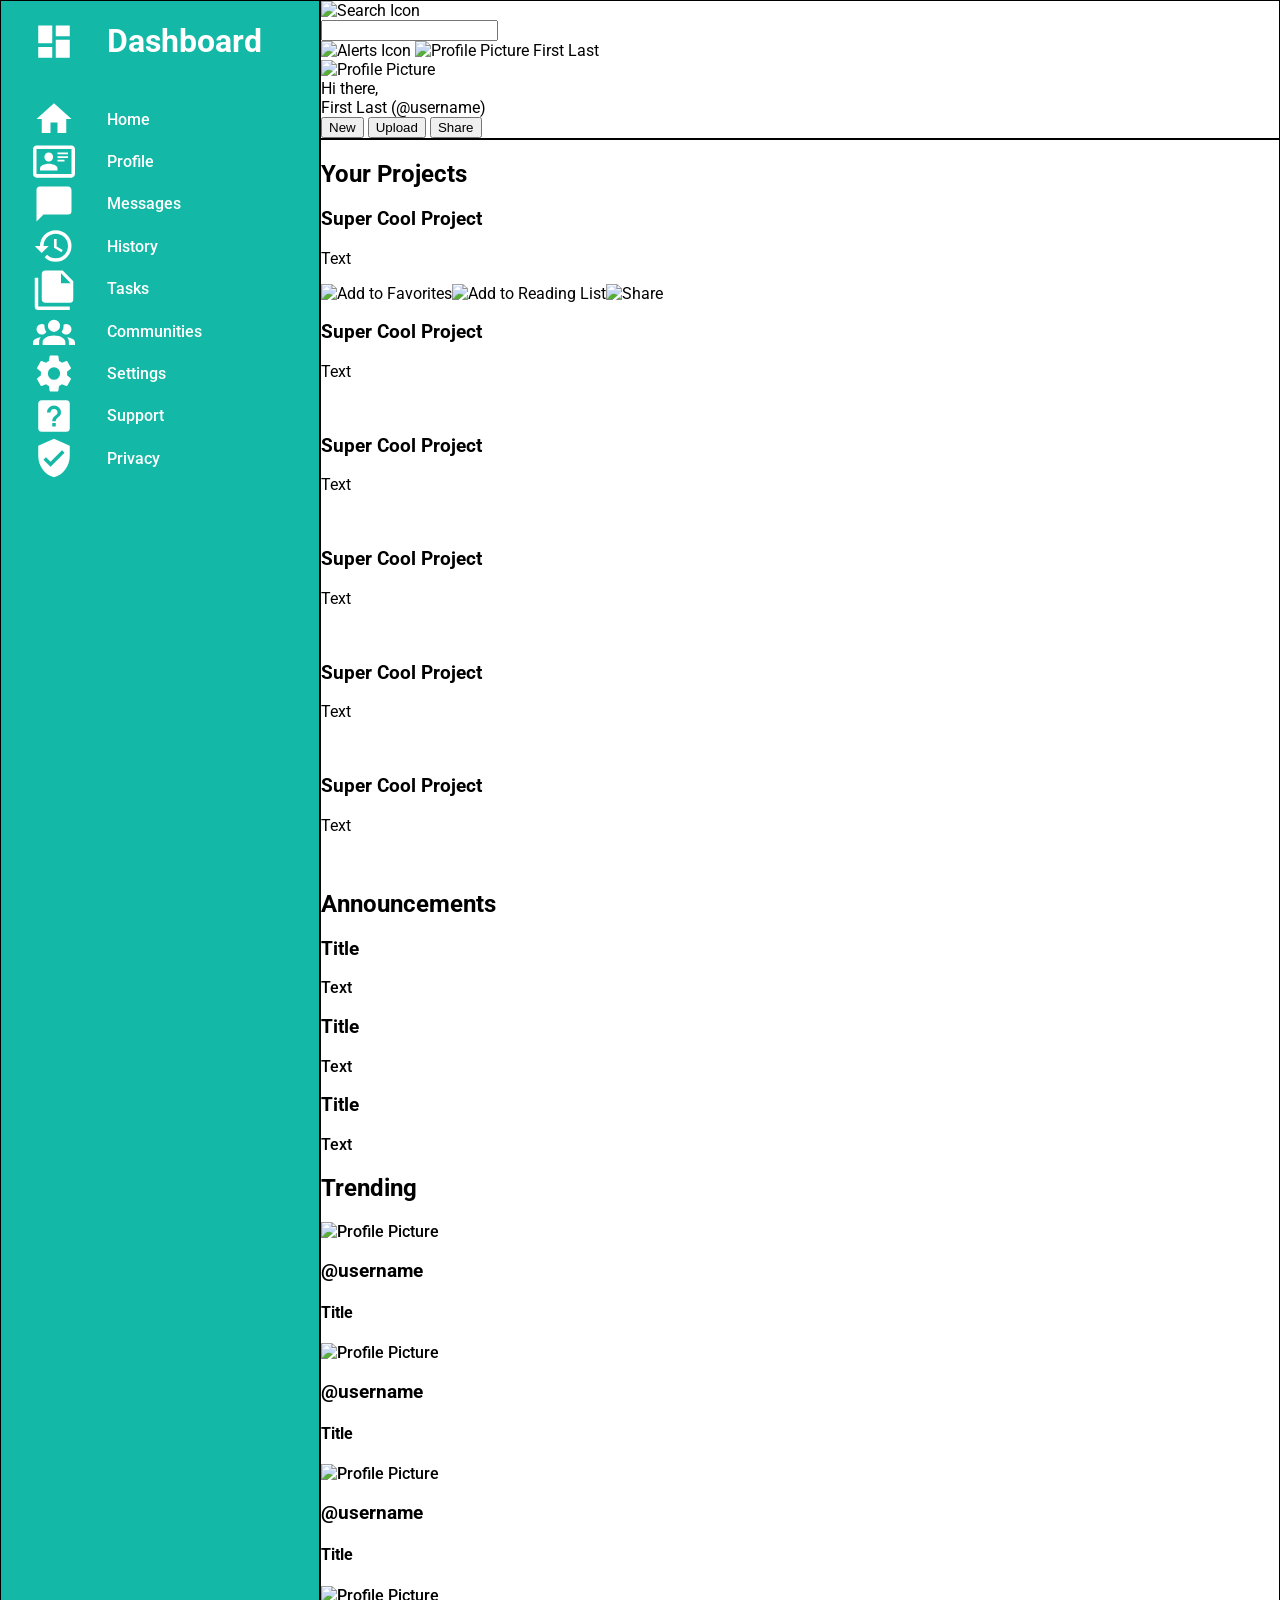
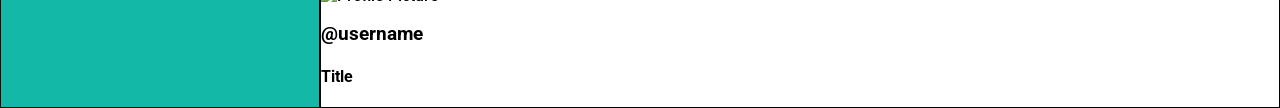
==== index.html @ 52ac4255 "Add remaining HTML elements" ====
<!DOCTYPE html>
<html lang="en">
<head>
  <meta charset="UTF-8">
  <meta http-equiv="X-UA-Compatible" content="IE=edge">
  <meta name="viewport" content="width=device-width, initial-scale=1.0">
  <title>Admin Dashboard</title>
  <link rel="stylesheet" href="styles.css">
</head>
<body>
  <div id="grid-container">
    <div id="sidebar">
      <div>
        <img src="./assets/view-dashboard.svg" alt="Dashboard Icon">
        <h1>Dashboard</h1>
      </div>
      
      <ul id="menu-items">
        <div>
          <img src="./assets/home.svg" alt="Home Icon">
          <li>Home</li>
        </div>

        <div>
          <img src="./assets/card-account-details-outline.svg" alt="Profile Icon">
          <li>Profile</li>
        </div>

        <div>
          <img src="./assets/message.svg" alt="Messages Icon">
          <li>Messages</li>
        </div>

        <div>
          <img src="./assets/history.svg" alt="History Icon">
          <li>History</li>
        </div>

        <div>
          <img src="./assets/note-multiple.svg" alt="Tasks Icon">
          <li>Tasks</li>
        </div>

        <div>
          <img src="./assets/account-group.svg" alt="Communities Icon">
          <li>Communities</li>
        </div>

        <div>
          <img src="./assets/cog.svg" alt="Settings Icon">
          <li>Settings</li>
        </div>

        <div>
          <img src="./assets/help-box.svg" alt="Support Icon">
          <li>Support</li>
        </div>

        <div>
          <img src="./assets/shield-check.svg" alt="Privacy Icon">
          <li>Privacy</li>
        </div>
      </ul>
    </div>

    <div id="header">
      <div id="top-bar">
        <img src="" alt="Search Icon">
        <form action="" method="get">
          <input type="text">
        </form>
        <img src="" alt="Alerts Icon">
        <img src="" alt="Profile Picture">
        <span>First Last</span>
      </div>

      <div id="lower-bar">
        <img src="" alt="Profile Picture">
        <div>Hi there,</div>
        <div>First Last (@username)</div>
        <div id="post-buttons">
          <button type="button">New</button>
          <button type="button">Upload</button>
          <button type="button">Share</button>
        </div>
      </div>
    </div>

    <div id="main-content">
      <div id="projects">
        <h2>Your Projects</h2>
        <div id="project-container">
          <div class="project">
            <h3>Super Cool Project</h3>
            <p>Text</p>
            <img src="" alt="Add to Favorites"><img src="" alt="Add to Reading List"><img src="" alt="Share"></div>
          <div class="project">
            <h3>Super Cool Project</h3>
            <p>Text</p>
            <img src="" alt=""><img src="" alt=""><img src="" alt=""></div>
          <div class="project">
            <h3>Super Cool Project</h3>
            <p>Text</p>
            <img src="" alt=""><img src="" alt=""><img src="" alt=""></div>
          <div class="project">
            <h3>Super Cool Project</h3>
            <p>Text</p>
            <img src="" alt=""><img src="" alt=""><img src="" alt=""></div>
          <div class="project">
            <h3>Super Cool Project</h3>
            <p>Text</p>
            <img src="" alt=""><img src="" alt=""><img src="" alt=""></div>
          <div class="project">
            <h3>Super Cool Project</h3>
            <p>Text</p>
            <img src="" alt=""><img src="" alt=""><img src="" alt=""></div>
        </div>
      </div>

      <div id="announcements">
        <h2>Announcements</h2>
        <ul>
          <li>
            <h3>Title</h3>
            <p>Text</p>
          </li>
          <li>
            <h3>Title</h3>
            <p>Text</p>
          </li>
          <li>
            <h3>Title</h3>
            <p>Text</p>
          </li>
        </ul>
      </div>

      <div id="trending">
        <h2>Trending</h2>
        <ul>
          <li>
            <img src="" alt="Profile Picture">
            <h3>@username</h3>
            <h4>Title</h4>
          </li>
          <li>
            <img src="" alt="Profile Picture">
            <h3>@username</h3>
            <h4>Title</h4>
          </li>
          <li>
            <img src="" alt="Profile Picture">
            <h3>@username</h3>
            <h4>Title</h4>
          </li>
          <li>
            <img src="" alt="Profile Picture">
            <h3>@username</h3>
            <h4>Title</h4>
          </li>
        </ul>
      </div>
    </div>

  </div>
  
</body>
</html>
---- styles.css ----
@import url('https://fonts.googleapis.com/css2?family=Roboto:wght@300;400;500;700&display=swap');

* {
    box-sizing: border-box;
}

html, body {
    height: 100%;
    font-family: Roboto, Arial, Helvetica, sans-serif;
    margin: 0;
}

ul {
    padding: 0;
}

li {
    list-style-type: none;
    font-weight: 500;
}

#grid-container {
    display: grid;
    grid-template-columns: 1fr 3fr;
    grid-template-rows: 1fr 5fr;
    height: 100%;
}

#grid-container > * {
    border: 1px solid black;
}

#sidebar {
    grid-row: 1 / -1;
    background-color: #14b8a6;
    color: white;
}

#sidebar div {
    align-items: center;
    display: grid;
    grid-template-columns: 1fr 2fr;
}

#sidebar img {
    width: 40%;
    justify-self: center;
}
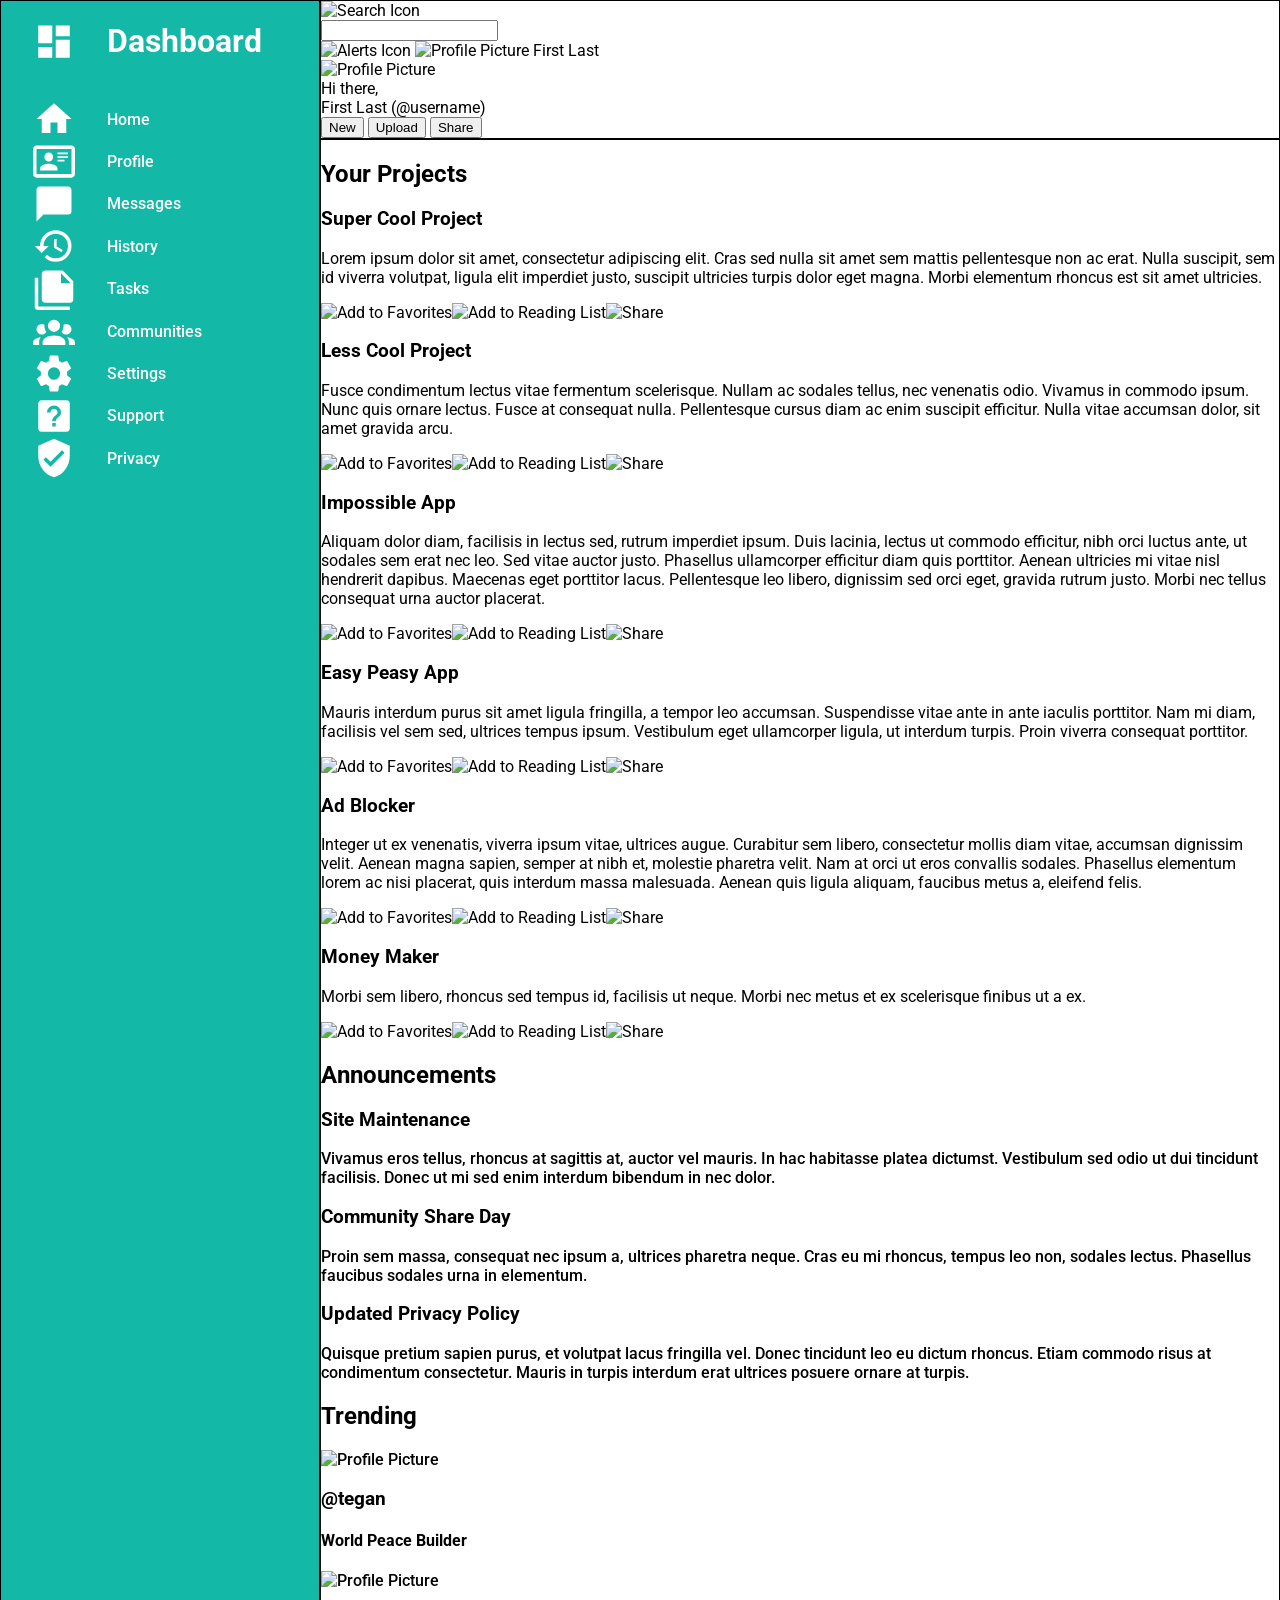
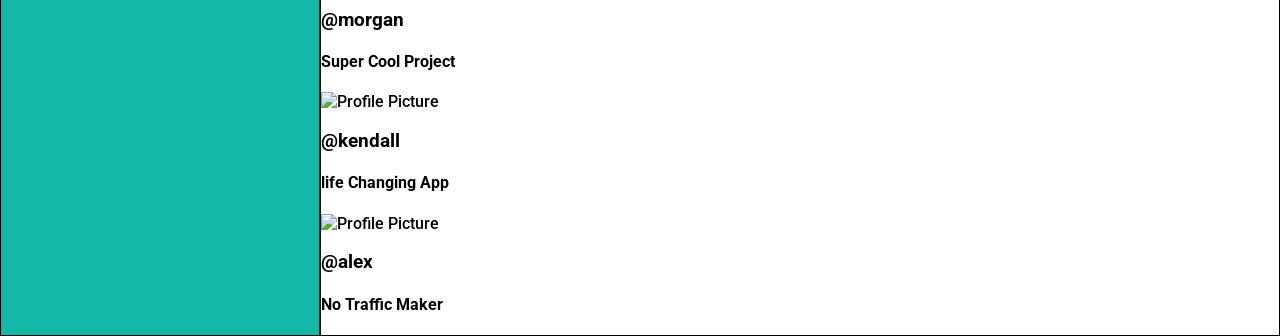
==== commit beabcae9: "Fill in HTML placeholder content" ====
--- a/index.html
+++ b/index.html
@@ -92,28 +92,28 @@
         <div id="project-container">
           <div class="project">
             <h3>Super Cool Project</h3>
-            <p>Text</p>
+            <p>Lorem ipsum dolor sit amet, consectetur adipiscing elit. Cras sed nulla sit amet sem mattis pellentesque non ac erat. Nulla suscipit, sem id viverra volutpat, ligula elit imperdiet justo, suscipit ultricies turpis dolor eget magna. Morbi elementum rhoncus est sit amet ultricies.</p>
             <img src="" alt="Add to Favorites"><img src="" alt="Add to Reading List"><img src="" alt="Share"></div>
           <div class="project">
-            <h3>Super Cool Project</h3>
-            <p>Text</p>
-            <img src="" alt=""><img src="" alt=""><img src="" alt=""></div>
+            <h3>Less Cool Project</h3>
+            <p>Fusce condimentum lectus vitae fermentum scelerisque. Nullam ac sodales tellus, nec venenatis odio. Vivamus in commodo ipsum. Nunc quis ornare lectus. Fusce at consequat nulla. Pellentesque cursus diam ac enim suscipit efficitur. Nulla vitae accumsan dolor, sit amet gravida arcu.</p>
+            <img src="" alt="Add to Favorites"><img src="" alt="Add to Reading List"><img src="" alt="Share"></div>
           <div class="project">
-            <h3>Super Cool Project</h3>
-            <p>Text</p>
-            <img src="" alt=""><img src="" alt=""><img src="" alt=""></div>
+            <h3>Impossible App</h3>
+            <p>Aliquam dolor diam, facilisis in lectus sed, rutrum imperdiet ipsum. Duis lacinia, lectus ut commodo efficitur, nibh orci luctus ante, ut sodales sem erat nec leo. Sed vitae auctor justo. Phasellus ullamcorper efficitur diam quis porttitor. Aenean ultricies mi vitae nisl hendrerit dapibus. Maecenas eget porttitor lacus. Pellentesque leo libero, dignissim sed orci eget, gravida rutrum justo. Morbi nec tellus consequat urna auctor placerat.</p>
+            <img src="" alt="Add to Favorites"><img src="" alt="Add to Reading List"><img src="" alt="Share"></div>
           <div class="project">
-            <h3>Super Cool Project</h3>
-            <p>Text</p>
-            <img src="" alt=""><img src="" alt=""><img src="" alt=""></div>
+            <h3>Easy Peasy App</h3>
+            <p>Mauris interdum purus sit amet ligula fringilla, a tempor leo accumsan. Suspendisse vitae ante in ante iaculis porttitor. Nam mi diam, facilisis vel sem sed, ultrices tempus ipsum. Vestibulum eget ullamcorper ligula, ut interdum turpis. Proin viverra consequat porttitor.</p>
+            <img src="" alt="Add to Favorites"><img src="" alt="Add to Reading List"><img src="" alt="Share"></div>
           <div class="project">
-            <h3>Super Cool Project</h3>
-            <p>Text</p>
-            <img src="" alt=""><img src="" alt=""><img src="" alt=""></div>
+            <h3>Ad Blocker</h3>
+            <p>Integer ut ex venenatis, viverra ipsum vitae, ultrices augue. Curabitur sem libero, consectetur mollis diam vitae, accumsan dignissim velit. Aenean magna sapien, semper at nibh et, molestie pharetra velit. Nam at orci ut eros convallis sodales. Phasellus elementum lorem ac nisi placerat, quis interdum massa malesuada. Aenean quis ligula aliquam, faucibus metus a, eleifend felis.</p>
+            <img src="" alt="Add to Favorites"><img src="" alt="Add to Reading List"><img src="" alt="Share"></div>
           <div class="project">
-            <h3>Super Cool Project</h3>
-            <p>Text</p>
-            <img src="" alt=""><img src="" alt=""><img src="" alt=""></div>
+            <h3>Money Maker</h3>
+            <p>Morbi sem libero, rhoncus sed tempus id, facilisis ut neque. Morbi nec metus et ex scelerisque finibus ut a ex.</p>
+            <img src="" alt="Add to Favorites"><img src="" alt="Add to Reading List"><img src="" alt="Share"></div>
         </div>
       </div>
 
@@ -121,16 +121,16 @@
         <h2>Announcements</h2>
         <ul>
           <li>
-            <h3>Title</h3>
-            <p>Text</p>
+            <h3>Site Maintenance</h3>
+            <p>Vivamus eros tellus, rhoncus at sagittis at, auctor vel mauris. In hac habitasse platea dictumst. Vestibulum sed odio ut dui tincidunt facilisis. Donec ut mi sed enim interdum bibendum in nec dolor.</p>
           </li>
           <li>
-            <h3>Title</h3>
-            <p>Text</p>
+            <h3>Community Share Day</h3>
+            <p>Proin sem massa, consequat nec ipsum a, ultrices pharetra neque. Cras eu mi rhoncus, tempus leo non, sodales lectus. Phasellus faucibus sodales urna in elementum.</p>
           </li>
           <li>
-            <h3>Title</h3>
-            <p>Text</p>
+            <h3>Updated Privacy Policy</h3>
+            <p>Quisque pretium sapien purus, et volutpat lacus fringilla vel. Donec tincidunt leo eu dictum rhoncus. Etiam commodo risus at condimentum consectetur. Mauris in turpis interdum erat ultrices posuere ornare at turpis.</p>
           </li>
         </ul>
       </div>
@@ -140,23 +140,23 @@
         <ul>
           <li>
             <img src="" alt="Profile Picture">
-            <h3>@username</h3>
-            <h4>Title</h4>
+            <h3>@tegan</h3>
+            <h4>World Peace Builder</h4>
           </li>
           <li>
             <img src="" alt="Profile Picture">
-            <h3>@username</h3>
-            <h4>Title</h4>
+            <h3>@morgan</h3>
+            <h4>Super Cool Project</h4>
           </li>
           <li>
             <img src="" alt="Profile Picture">
-            <h3>@username</h3>
-            <h4>Title</h4>
+            <h3>@kendall</h3>
+            <h4>life Changing App</h4>
           </li>
           <li>
             <img src="" alt="Profile Picture">
-            <h3>@username</h3>
-            <h4>Title</h4>
+            <h3>@alex</h3>
+            <h4>No Traffic Maker</h4>
           </li>
         </ul>
       </div>
--- a/styles.css
+++ b/styles.css
@@ -2,6 +2,10 @@
 
 * {
     box-sizing: border-box;
+}
+
+:root {
+    --accent-color: #14b8a6;
 }
 
 html, body {
@@ -32,7 +36,7 @@
 
 #sidebar {
     grid-row: 1 / -1;
-    background-color: #14b8a6;
+    background-color: var(--accent-color);
     color: white;
 }
 
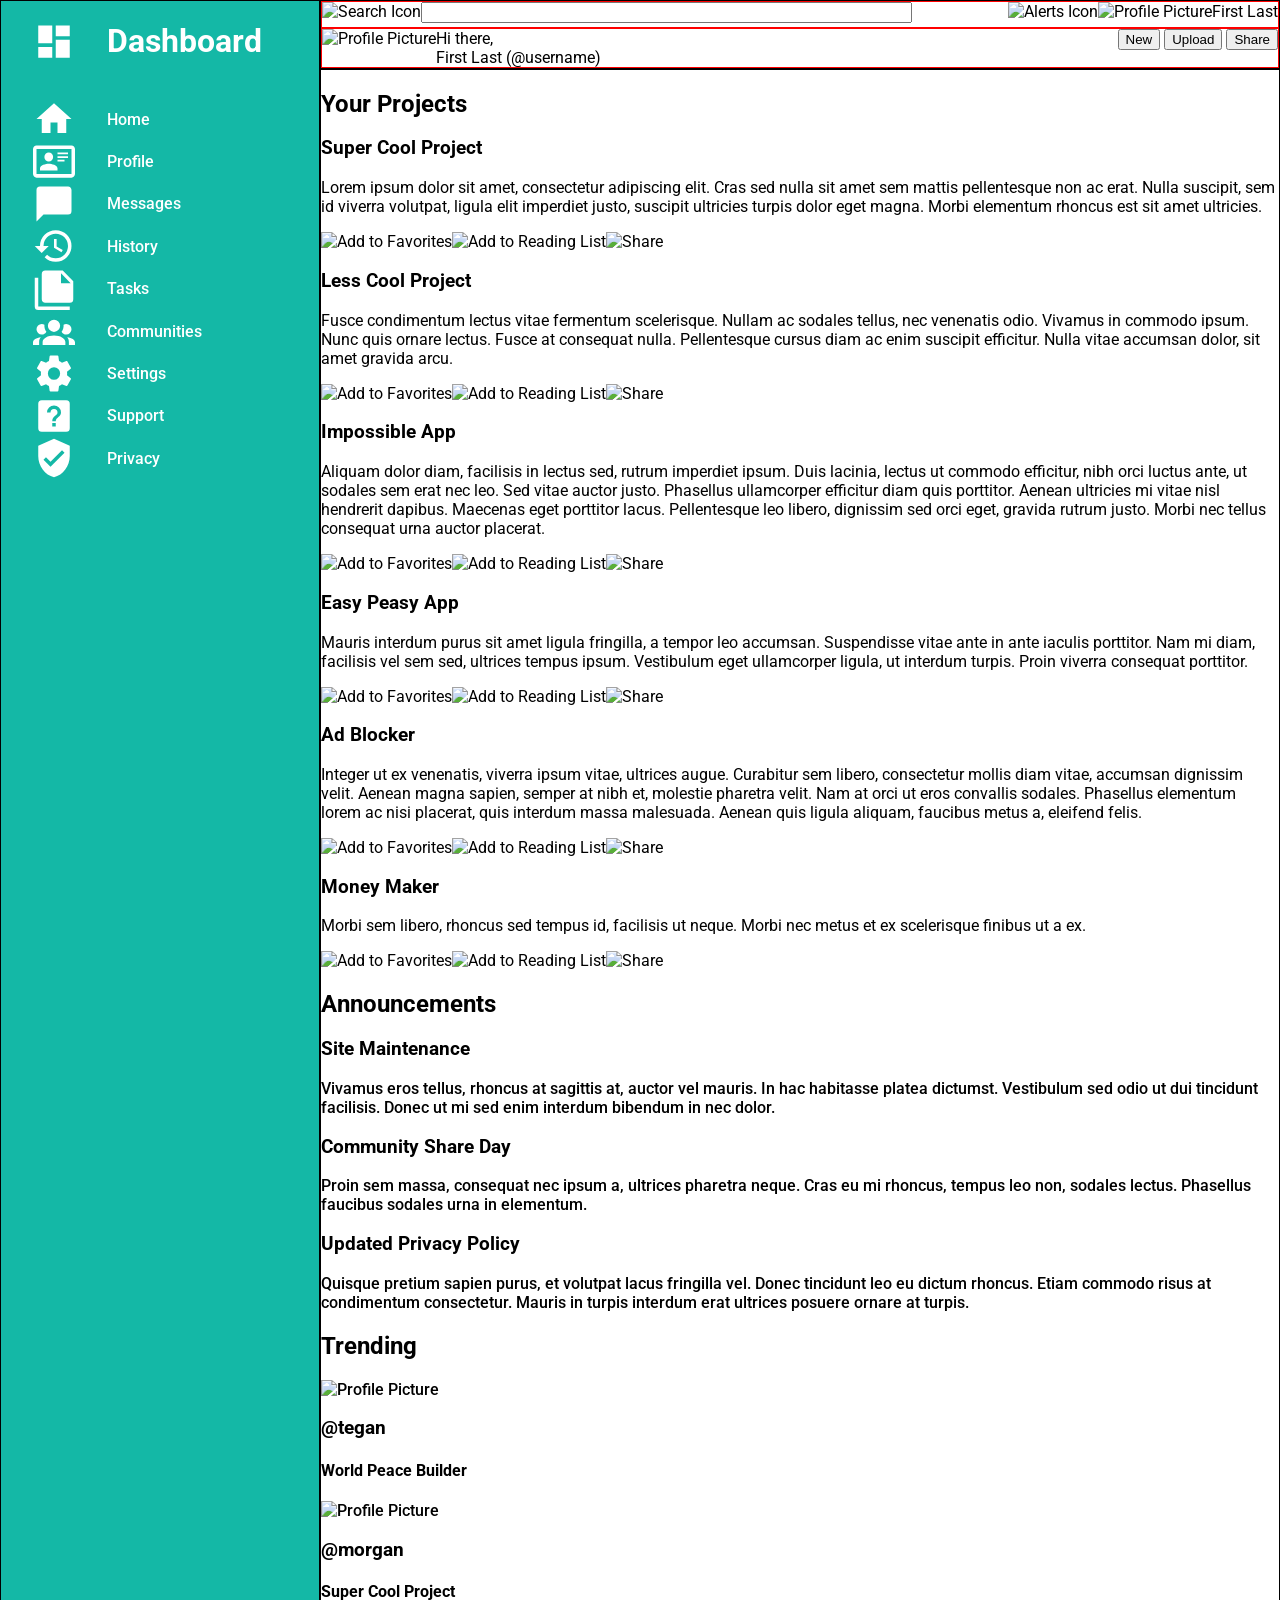
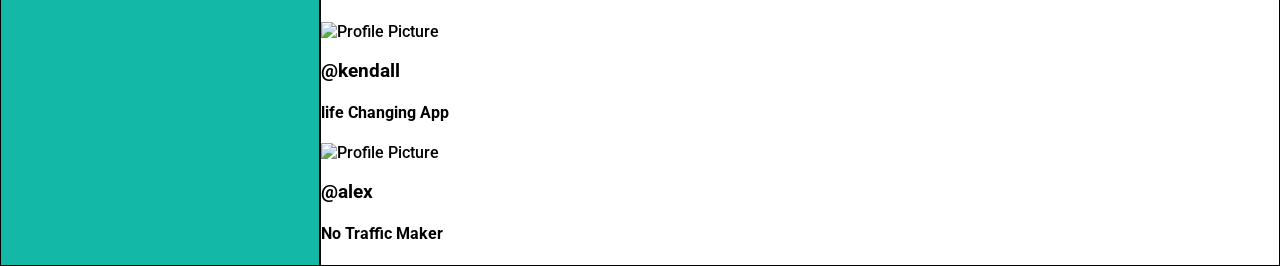
==== commit 83f7ea30: "Add basic layout styling for header" ====
--- a/index.html
+++ b/index.html
@@ -76,8 +76,10 @@
 
       <div id="lower-bar">
         <img src="" alt="Profile Picture">
-        <div>Hi there,</div>
-        <div>First Last (@username)</div>
+        <div id="greeting">
+          <div>Hi there,</div>
+          <div>First Last (@username)</div>
+        </div>
         <div id="post-buttons">
           <button type="button">New</button>
           <button type="button">Upload</button>
--- a/styles.css
+++ b/styles.css
@@ -49,4 +49,32 @@
 #sidebar img {
     width: 40%;
     justify-self: center;
+}
+
+#header {
+    display: grid;
+    grid-template-rows: 1fr 1.5fr;
+}
+
+#header > div {
+    border: 1px solid red;
+    display: flex;
+}
+
+form {
+    flex: 1;
+    margin-right: 10%;
+}
+
+input {
+    width: 100%;
+}
+
+#greeting {
+    display: grid;
+    grid-template-rows: 1fr 1fr;
+}
+
+#post-buttons  {
+    margin-left: auto;
 }
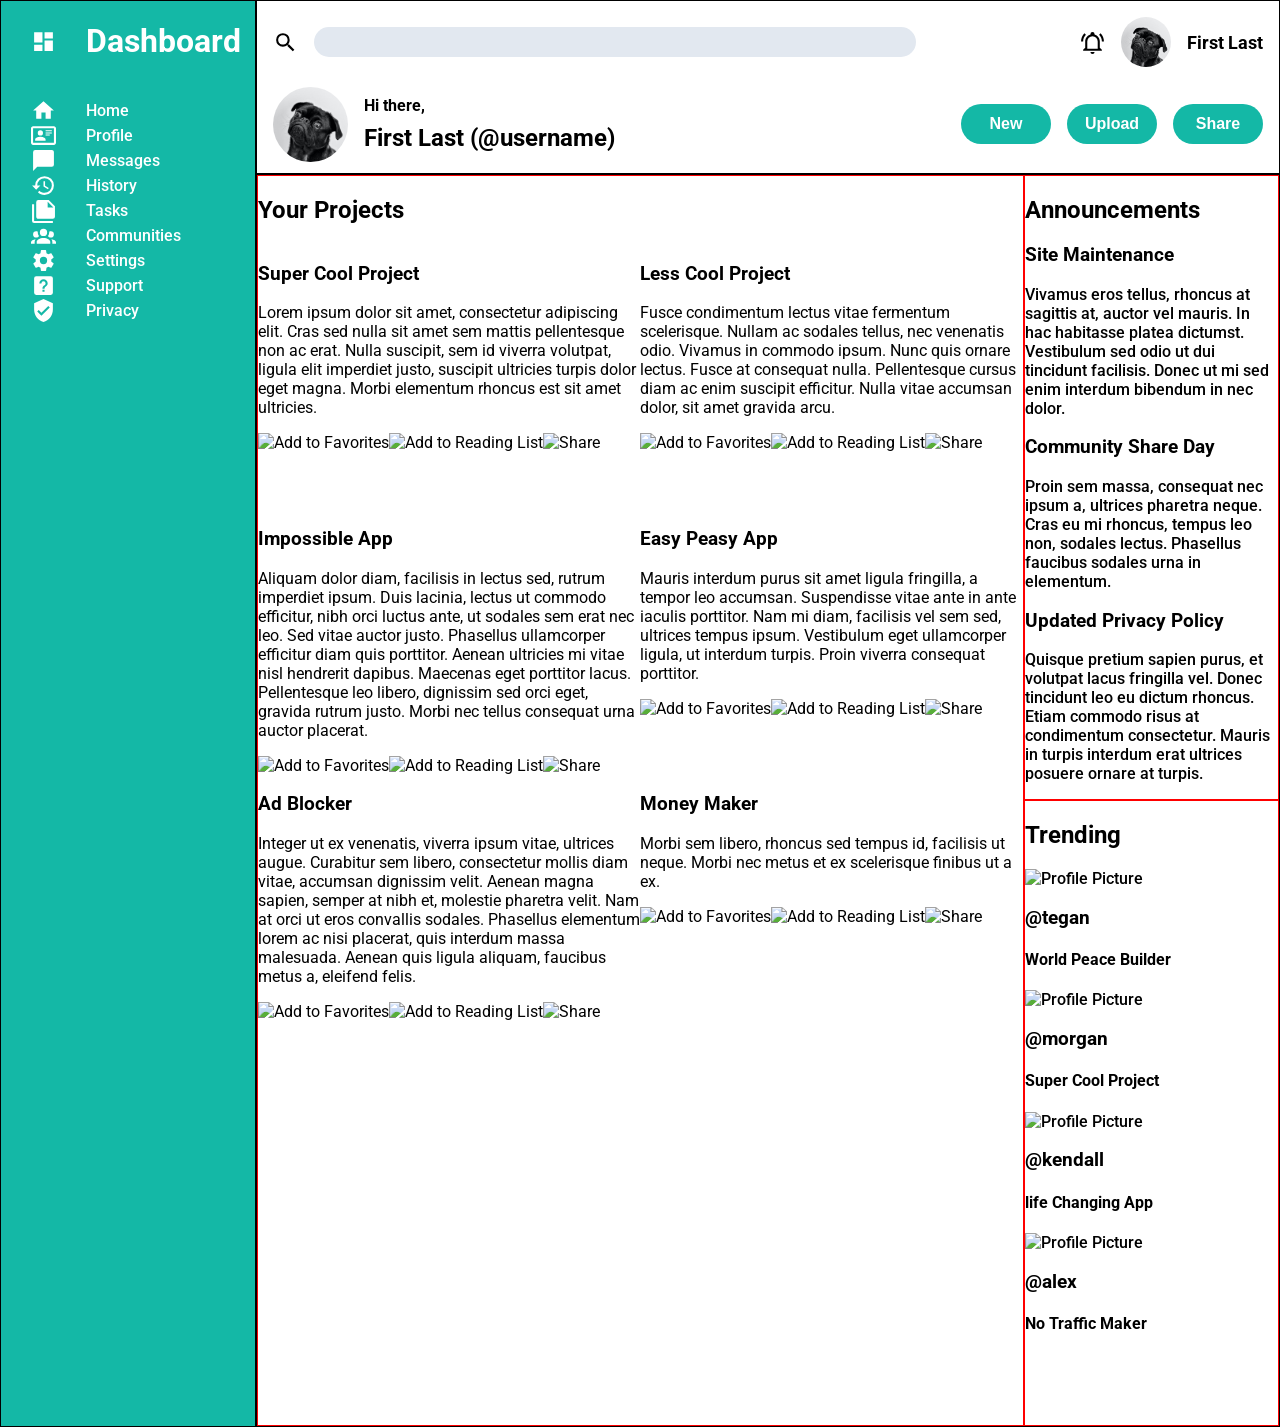
==== commit a6738b91: "Add styling for header" ====
--- a/index.html
+++ b/index.html
@@ -11,53 +11,53 @@
   <div id="grid-container">
     <div id="sidebar">
       <div>
-        <img src="./assets/view-dashboard.svg" alt="Dashboard Icon">
+        <img src="./icons/view-dashboard.svg" alt="Dashboard Icon">
         <h1>Dashboard</h1>
       </div>
       
       <ul id="menu-items">
         <div>
-          <img src="./assets/home.svg" alt="Home Icon">
+          <img src="./icons/home.svg" alt="Home Icon">
           <li>Home</li>
         </div>
 
         <div>
-          <img src="./assets/card-account-details-outline.svg" alt="Profile Icon">
+          <img src="./icons/card-account-details-outline.svg" alt="Profile Icon">
           <li>Profile</li>
         </div>
 
         <div>
-          <img src="./assets/message.svg" alt="Messages Icon">
+          <img src="./icons/message.svg" alt="Messages Icon">
           <li>Messages</li>
         </div>
 
         <div>
-          <img src="./assets/history.svg" alt="History Icon">
+          <img src="./icons/history.svg" alt="History Icon">
           <li>History</li>
         </div>
 
         <div>
-          <img src="./assets/note-multiple.svg" alt="Tasks Icon">
+          <img src="./icons/note-multiple.svg" alt="Tasks Icon">
           <li>Tasks</li>
         </div>
 
         <div>
-          <img src="./assets/account-group.svg" alt="Communities Icon">
+          <img src="./icons/account-group.svg" alt="Communities Icon">
           <li>Communities</li>
         </div>
 
         <div>
-          <img src="./assets/cog.svg" alt="Settings Icon">
+          <img src="./icons/cog.svg" alt="Settings Icon">
           <li>Settings</li>
         </div>
 
         <div>
-          <img src="./assets/help-box.svg" alt="Support Icon">
+          <img src="./icons/help-box.svg" alt="Support Icon">
           <li>Support</li>
         </div>
 
         <div>
-          <img src="./assets/shield-check.svg" alt="Privacy Icon">
+          <img src="./icons/shield-check.svg" alt="Privacy Icon">
           <li>Privacy</li>
         </div>
       </ul>
@@ -65,17 +65,17 @@
 
     <div id="header">
       <div id="top-bar">
-        <img src="" alt="Search Icon">
+        <img src="./icons/magnify.svg" alt="Search Icon">
         <form action="" method="get">
           <input type="text">
         </form>
-        <img src="" alt="Alerts Icon">
-        <img src="" alt="Profile Picture">
+        <img src="./icons/bell-ring-outline.svg" alt="Alerts Icon">
+        <img src="./images/pug.jpg" alt="Profile Picture">
         <span>First Last</span>
       </div>
 
       <div id="lower-bar">
-        <img src="" alt="Profile Picture">
+        <img src="./images/pug.jpg" alt="Profile Picture">
         <div id="greeting">
           <div>Hi there,</div>
           <div>First Last (@username)</div>
--- a/styles.css
+++ b/styles.css
@@ -1,4 +1,4 @@
-@import url('https://fonts.googleapis.com/css2?family=Roboto:wght@300;400;500;700&display=swap');
+@import url('https://fonts.googleapis.com/css2?family=Roboto:wght@300;400;500;600;700&display=swap');
 
 * {
     box-sizing: border-box;
@@ -6,6 +6,7 @@
 
 :root {
     --accent-color: #14b8a6;
+    --header-bg-color: white;
 }
 
 html, body {
@@ -25,7 +26,7 @@
 
 #grid-container {
     display: grid;
-    grid-template-columns: 1fr 3fr;
+    grid-template-columns: 1fr 4fr;
     grid-template-rows: 1fr 5fr;
     height: 100%;
 }
@@ -47,27 +48,65 @@
 }
 
 #sidebar img {
-    width: 40%;
     justify-self: center;
 }
 
 #header {
     display: grid;
-    grid-template-rows: 1fr 1.5fr;
+    grid-template-rows: 1fr 1fr;
+    background-color: var(--header-bg-color);
+    font-weight: 700;
+    padding-bottom: 8px;
 }
 
 #header > div {
-    border: 1px solid red;
     display: flex;
+    align-items: center;
+    gap: 16px;
+}
+
+#top-bar {
+    padding: 16px;
+}
+
+#sidebar img,
+#top-bar img {
+    height: 25px;
+}
+
+#header img[alt="Profile Picture"] {
+    height: 50px;
+    width: 50px;
+    object-fit: cover;
+    border-radius: 50%;
 }
 
 form {
     flex: 1;
-    margin-right: 10%;
+    margin-right: 15%;
 }
 
 input {
     width: 100%;
+    background-color: #e2e8f0;
+    border: none;
+    border-radius: 50px;
+    height: 30px;
+}
+
+span {
+    font-size: 18px;
+}
+
+#lower-bar {
+    padding-left: 16px;
+    padding-right: 16px;
+}
+
+#header #lower-bar img {
+    height: 75px;
+    width: 75px;
+    flex-shrink: 0;
 }
 
 #greeting {
@@ -75,6 +114,43 @@
     grid-template-rows: 1fr 1fr;
 }
 
+#greeting div:nth-child(2) {
+    font-size: 24px;
+}
+
 #post-buttons  {
     margin-left: auto;
+    display: flex;
+    gap: 16px;
+}
+
+button {
+    border: none;
+    background-color: var(--accent-color);
+    color: var(--header-bg-color);
+    height: 40px;
+    width: 90px;
+    border-radius: 50px;
+    font-size: 16px;
+    font-weight: 600;
+}
+
+#main-content {
+    display: grid;
+    grid-template-columns: 3fr 1fr;
+    grid-template-rows: 1fr 1fr;
+}
+
+#main-content > * {
+    border: 1px solid red;
+}
+
+#projects {
+    grid-row: 1 / -1;
+}
+
+#project-container {
+    display: grid;
+    grid-template-columns: repeat(2, 1fr);
+    grid-template-rows: repeat(3, 1fr);
 }
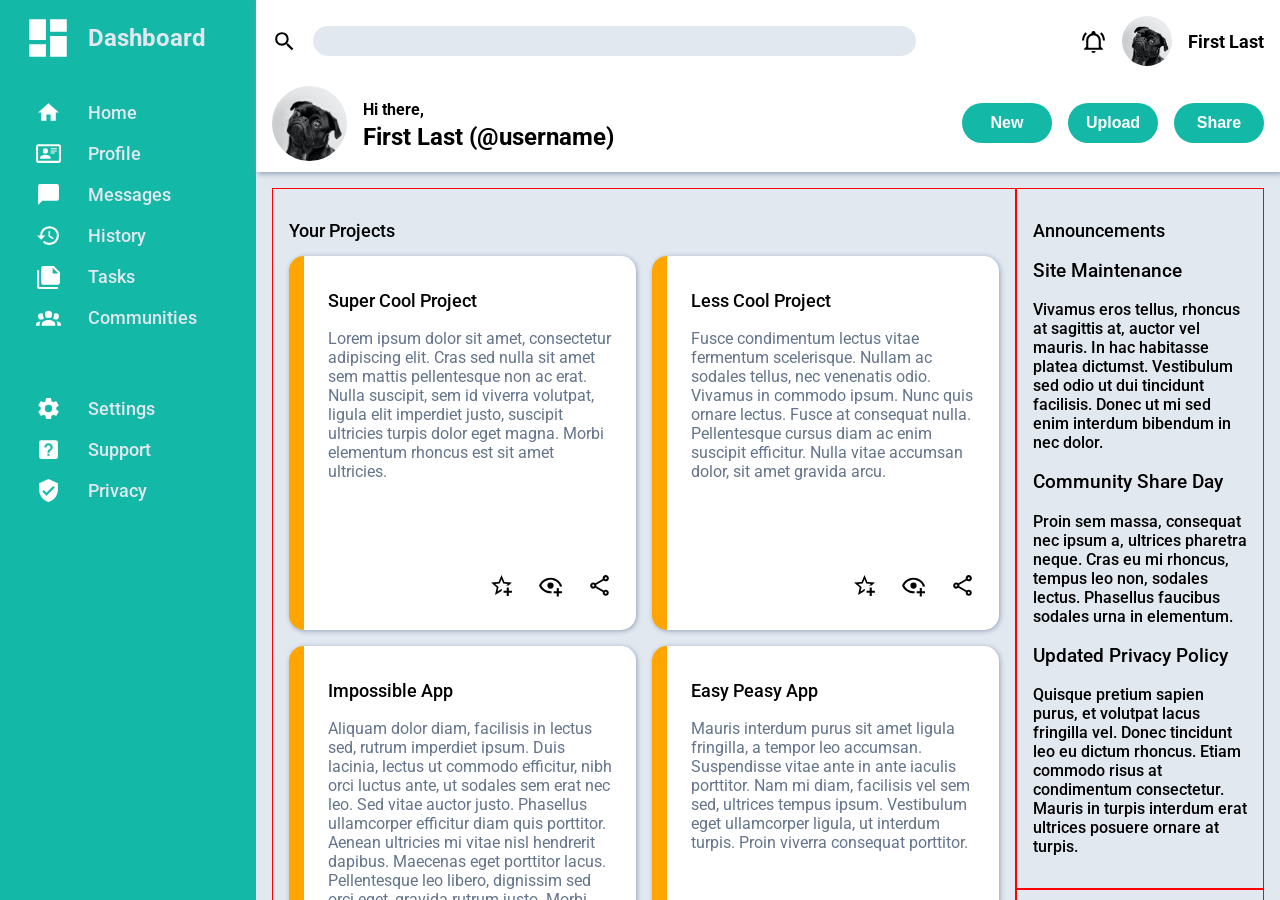
==== commit 2e33a601: "Add styling for project section" ====
--- a/index.html
+++ b/index.html
@@ -95,27 +95,27 @@
           <div class="project">
             <h3>Super Cool Project</h3>
             <p>Lorem ipsum dolor sit amet, consectetur adipiscing elit. Cras sed nulla sit amet sem mattis pellentesque non ac erat. Nulla suscipit, sem id viverra volutpat, ligula elit imperdiet justo, suscipit ultricies turpis dolor eget magna. Morbi elementum rhoncus est sit amet ultricies.</p>
-            <img src="" alt="Add to Favorites"><img src="" alt="Add to Reading List"><img src="" alt="Share"></div>
+            <div><img src="./icons/star-plus-outline.svg" alt="Add to Favorites"><img src="./icons/eye-plus-outline.svg" alt="Add to Reading List"><img src="./icons/share-variant-outline.svg" alt="Share"></div></div>
           <div class="project">
             <h3>Less Cool Project</h3>
             <p>Fusce condimentum lectus vitae fermentum scelerisque. Nullam ac sodales tellus, nec venenatis odio. Vivamus in commodo ipsum. Nunc quis ornare lectus. Fusce at consequat nulla. Pellentesque cursus diam ac enim suscipit efficitur. Nulla vitae accumsan dolor, sit amet gravida arcu.</p>
-            <img src="" alt="Add to Favorites"><img src="" alt="Add to Reading List"><img src="" alt="Share"></div>
+            <div><img src="./icons/star-plus-outline.svg" alt="Add to Favorites"><img src="./icons/eye-plus-outline.svg" alt="Add to Reading List"><img src="./icons/share-variant-outline.svg" alt="Share"></div></div>
           <div class="project">
             <h3>Impossible App</h3>
             <p>Aliquam dolor diam, facilisis in lectus sed, rutrum imperdiet ipsum. Duis lacinia, lectus ut commodo efficitur, nibh orci luctus ante, ut sodales sem erat nec leo. Sed vitae auctor justo. Phasellus ullamcorper efficitur diam quis porttitor. Aenean ultricies mi vitae nisl hendrerit dapibus. Maecenas eget porttitor lacus. Pellentesque leo libero, dignissim sed orci eget, gravida rutrum justo. Morbi nec tellus consequat urna auctor placerat.</p>
-            <img src="" alt="Add to Favorites"><img src="" alt="Add to Reading List"><img src="" alt="Share"></div>
+            <div><img src="./icons/star-plus-outline.svg" alt="Add to Favorites"><img src="./icons/eye-plus-outline.svg" alt="Add to Reading List"><img src="./icons/share-variant-outline.svg" alt="Share"></div></div>
           <div class="project">
             <h3>Easy Peasy App</h3>
             <p>Mauris interdum purus sit amet ligula fringilla, a tempor leo accumsan. Suspendisse vitae ante in ante iaculis porttitor. Nam mi diam, facilisis vel sem sed, ultrices tempus ipsum. Vestibulum eget ullamcorper ligula, ut interdum turpis. Proin viverra consequat porttitor.</p>
-            <img src="" alt="Add to Favorites"><img src="" alt="Add to Reading List"><img src="" alt="Share"></div>
+            <div><img src="./icons/star-plus-outline.svg" alt="Add to Favorites"><img src="./icons/eye-plus-outline.svg" alt="Add to Reading List"><img src="./icons/share-variant-outline.svg" alt="Share"></div></div>
           <div class="project">
             <h3>Ad Blocker</h3>
             <p>Integer ut ex venenatis, viverra ipsum vitae, ultrices augue. Curabitur sem libero, consectetur mollis diam vitae, accumsan dignissim velit. Aenean magna sapien, semper at nibh et, molestie pharetra velit. Nam at orci ut eros convallis sodales. Phasellus elementum lorem ac nisi placerat, quis interdum massa malesuada. Aenean quis ligula aliquam, faucibus metus a, eleifend felis.</p>
-            <img src="" alt="Add to Favorites"><img src="" alt="Add to Reading List"><img src="" alt="Share"></div>
+            <div><img src="./icons/star-plus-outline.svg" alt="Add to Favorites"><img src="./icons/eye-plus-outline.svg" alt="Add to Reading List"><img src="./icons/share-variant-outline.svg" alt="Share"></div></div>
           <div class="project">
             <h3>Money Maker</h3>
             <p>Morbi sem libero, rhoncus sed tempus id, facilisis ut neque. Morbi nec metus et ex scelerisque finibus ut a ex.</p>
-            <img src="" alt="Add to Favorites"><img src="" alt="Add to Reading List"><img src="" alt="Share"></div>
+            <div><img src="./icons/star-plus-outline.svg" alt="Add to Favorites"><img src="./icons/eye-plus-outline.svg" alt="Add to Reading List"><img src="./icons/share-variant-outline.svg" alt="Share"></div></div>
         </div>
       </div>
 
--- a/styles.css
+++ b/styles.css
@@ -6,7 +6,11 @@
 
 :root {
     --accent-color: #14b8a6;
+    --complement-color: orange;
     --header-bg-color: white;
+    --content-bg-color: #e2e8f0;
+    --shadow-color: #94a3b8;
+    --para-color: #64748b;
 }
 
 html, body {
@@ -31,24 +35,35 @@
     height: 100%;
 }
 
-#grid-container > * {
-    border: 1px solid black;
-}
-
 #sidebar {
     grid-row: 1 / -1;
     background-color: var(--accent-color);
-    color: white;
+    color: var(--content-bg-color);
 }
 
 #sidebar div {
     align-items: center;
     display: grid;
-    grid-template-columns: 1fr 2fr;
+    grid-template-columns: 80px 1fr;
+    padding: 8px;
+    font-size: 18px;
 }
 
 #sidebar img {
     justify-self: center;
+}
+
+#sidebar img[alt="Dashboard Icon"] {
+    height: 50px;
+}
+
+h1 {
+    font-size: 24px;
+    padding-right: 16px;
+}
+
+#menu-items div:nth-child(6) {
+    margin-bottom: 50px;
 }
 
 #header {
@@ -57,6 +72,8 @@
     background-color: var(--header-bg-color);
     font-weight: 700;
     padding-bottom: 8px;
+    box-shadow: 2px 2px 5px var(--shadow-color);
+    z-index: 1;
 }
 
 #header > div {
@@ -70,7 +87,8 @@
 }
 
 #sidebar img,
-#top-bar img {
+#top-bar img,
+.project img {
     height: 25px;
 }
 
@@ -88,13 +106,15 @@
 
 input {
     width: 100%;
-    background-color: #e2e8f0;
+    background-color: var(--content-bg-color);
     border: none;
     border-radius: 50px;
     height: 30px;
 }
 
-span {
+span,
+#main-content h2,
+.project h3 {
     font-size: 18px;
 }
 
@@ -112,11 +132,18 @@
 #greeting {
     display: grid;
     grid-template-rows: 1fr 1fr;
+    align-items: center;
 }
 
 #greeting div:nth-child(2) {
-    font-size: 24px;
-}
+    font-size: 18px;
+}
+
+@media screen and (min-width: 950px) {
+    #greeting div:nth-child(2) {
+      font-size: 24px;
+    }
+  }
 
 #post-buttons  {
     margin-left: auto;
@@ -139,9 +166,13 @@
     display: grid;
     grid-template-columns: 3fr 1fr;
     grid-template-rows: 1fr 1fr;
+    background-color: var(--content-bg-color);
+    padding: 16px;
+    overflow: scroll;
 }
 
 #main-content > * {
+    padding: 16px;
     border: 1px solid red;
 }
 
@@ -149,8 +180,37 @@
     grid-row: 1 / -1;
 }
 
+#main-content h2,
+h3 {
+    font-weight: 500;
+}
+
 #project-container {
     display: grid;
     grid-template-columns: repeat(2, 1fr);
     grid-template-rows: repeat(3, 1fr);
+    grid-gap: 16px;
+}
+
+.project {
+    background-color: var(--header-bg-color);
+    border-radius: 15px;
+    box-shadow: 1px 1px 5px var(--shadow-color);
+    padding: 16px 24px;
+    display: flex;
+    flex-direction: column;
+    border-left: 15px solid var(--complement-color);
+}
+
+.project p {
+    margin-top: 0;
+    color: var(--para-color);
+}
+
+.project div {
+    margin-top: auto;
+    display: flex;
+    justify-content: flex-end;
+    gap: 24px;
+    padding-bottom: 16px;
 }
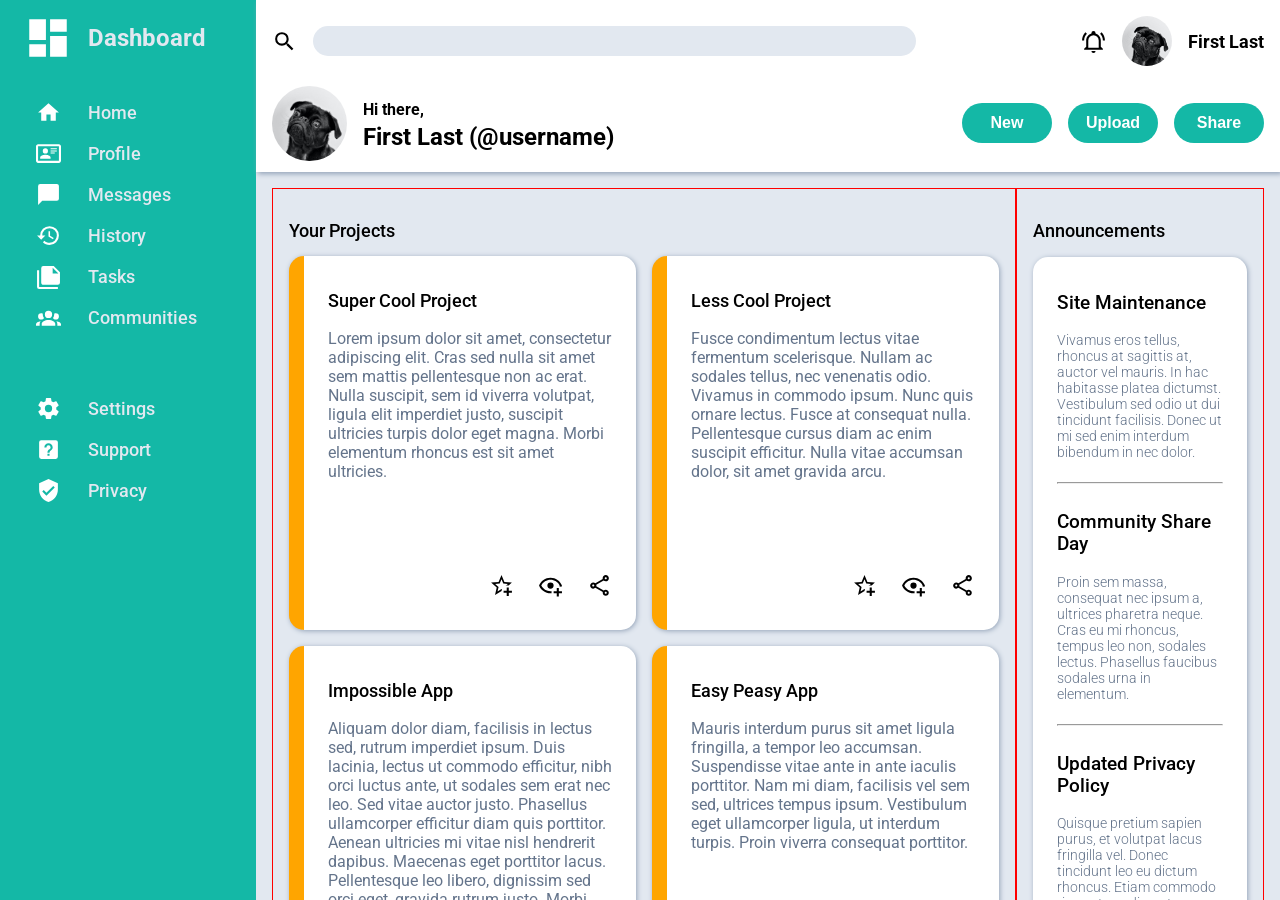
==== commit 96620e16: "Add styling for announcements section" ====
--- a/index.html
+++ b/index.html
@@ -126,10 +126,12 @@
             <h3>Site Maintenance</h3>
             <p>Vivamus eros tellus, rhoncus at sagittis at, auctor vel mauris. In hac habitasse platea dictumst. Vestibulum sed odio ut dui tincidunt facilisis. Donec ut mi sed enim interdum bibendum in nec dolor.</p>
           </li>
+          <hr>
           <li>
             <h3>Community Share Day</h3>
             <p>Proin sem massa, consequat nec ipsum a, ultrices pharetra neque. Cras eu mi rhoncus, tempus leo non, sodales lectus. Phasellus faucibus sodales urna in elementum.</p>
           </li>
+          <hr>
           <li>
             <h3>Updated Privacy Policy</h3>
             <p>Quisque pretium sapien purus, et volutpat lacus fringilla vel. Donec tincidunt leo eu dictum rhoncus. Etiam commodo risus at condimentum consectetur. Mauris in turpis interdum erat ultrices posuere ornare at turpis.</p>
--- a/styles.css
+++ b/styles.css
@@ -192,19 +192,29 @@
     grid-gap: 16px;
 }
 
-.project {
+.project,
+#announcements ul {
     background-color: var(--header-bg-color);
     border-radius: 15px;
     box-shadow: 1px 1px 5px var(--shadow-color);
     padding: 16px 24px;
     display: flex;
     flex-direction: column;
+}
+
+.project {
     border-left: 15px solid var(--complement-color);
 }
 
-.project p {
+.project p,
+#announcements p {
     margin-top: 0;
     color: var(--para-color);
+}
+
+#announcements p {
+    font-weight: 300;
+    font-size: 14px;
 }
 
 .project div {
@@ -213,4 +223,10 @@
     justify-content: flex-end;
     gap: 24px;
     padding-bottom: 16px;
+}
+
+hr {
+    height: 1px;
+    width: 100%;
+    z-index: 10;
 }
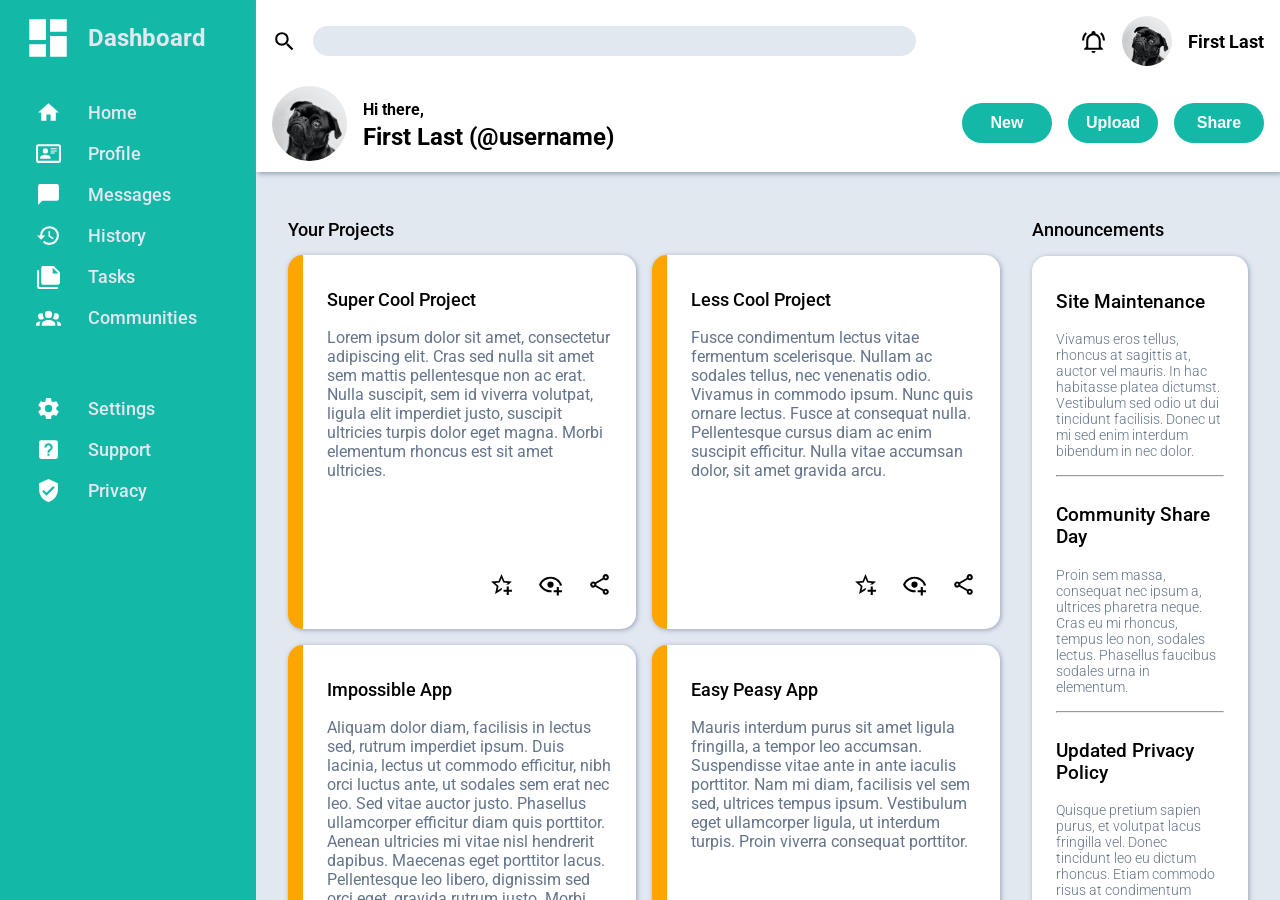
==== commit 0e9eed1f: "Add styling for trending section" ====
--- a/index.html
+++ b/index.html
@@ -143,24 +143,32 @@
         <h2>Trending</h2>
         <ul>
           <li>
-            <img src="" alt="Profile Picture">
-            <h3>@tegan</h3>
-            <h4>World Peace Builder</h4>
+            <img src="./images/bird.jpg" alt="Profile Picture">
+            <div>
+              <h3>@tegan</h3>
+              <h4>World Peace Builder</h4>
+            </div>
           </li>
           <li>
-            <img src="" alt="Profile Picture">
-            <h3>@morgan</h3>
-            <h4>Super Cool Project</h4>
+            <img src="./images/pug.jpg" alt="Profile Picture">
+            <div>
+              <h3>@username</h3>
+              <h4>Super Cool Project</h4>
+            </div>
           </li>
           <li>
-            <img src="" alt="Profile Picture">
-            <h3>@kendall</h3>
-            <h4>life Changing App</h4>
+            <img src="./images/lizard.jpg" alt="Profile Picture">
+            <div>
+              <h3>@kendall</h3>
+              <h4>life Changing App</h4>
+            </div>
           </li>
           <li>
-            <img src="" alt="Profile Picture">
-            <h3>@alex</h3>
-            <h4>No Traffic Maker</h4>
+            <img src="./images/seal.jpg" alt="Profile Picture">
+            <div>
+              <h3>@alex</h3>
+              <h4>No Traffic Maker</h4>
+            </div>
           </li>
         </ul>
       </div>
--- a/styles.css
+++ b/styles.css
@@ -92,7 +92,8 @@
     height: 25px;
 }
 
-#header img[alt="Profile Picture"] {
+#header img[alt="Profile Picture"],
+#trending img {
     height: 50px;
     width: 50px;
     object-fit: cover;
@@ -173,7 +174,6 @@
 
 #main-content > * {
     padding: 16px;
-    border: 1px solid red;
 }
 
 #projects {
@@ -193,7 +193,8 @@
 }
 
 .project,
-#announcements ul {
+#announcements ul,
+#trending ul {
     background-color: var(--header-bg-color);
     border-radius: 15px;
     box-shadow: 1px 1px 5px var(--shadow-color);
@@ -207,14 +208,18 @@
 }
 
 .project p,
-#announcements p {
+#announcements p,
+h4 {
     margin-top: 0;
     color: var(--para-color);
 }
 
-#announcements p {
+#announcements p,
+#trending h3,
+#trending h4 {
     font-weight: 300;
     font-size: 14px;
+    margin: 0;
 }
 
 .project div {
@@ -229,4 +234,13 @@
     height: 1px;
     width: 100%;
     z-index: 10;
+    margin-top: 16px;
+}
+
+#trending li {
+    display: grid;
+    align-items: center;
+    grid-template-columns: 80px 1fr;
+    margin-top: 12px;
+    margin-bottom: 12px;
 }
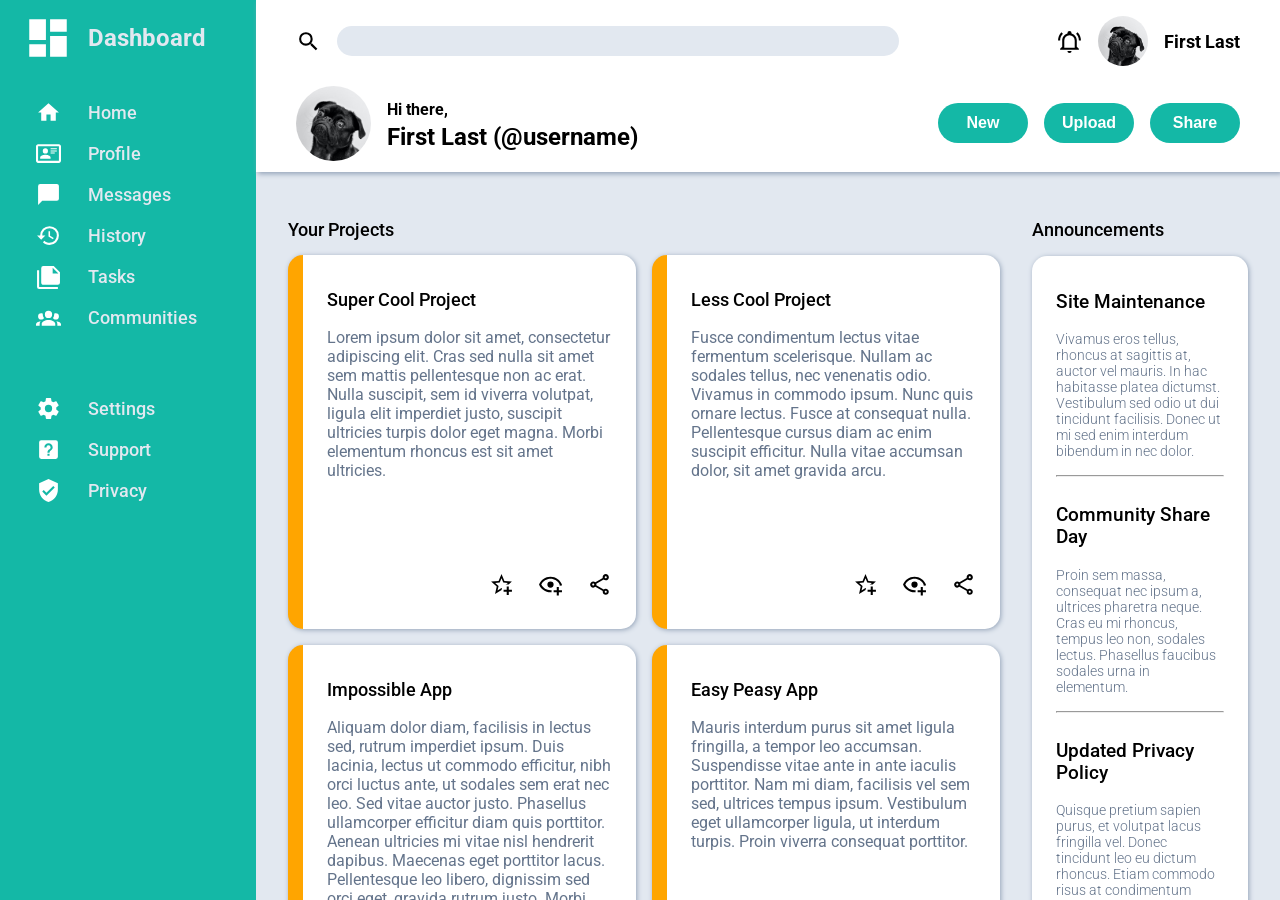
==== commit d84e4d09: "Fix typo and adjust header padding" ====
--- a/index.html
+++ b/index.html
@@ -160,7 +160,7 @@
             <img src="./images/lizard.jpg" alt="Profile Picture">
             <div>
               <h3>@kendall</h3>
-              <h4>life Changing App</h4>
+              <h4>Life Changing App</h4>
             </div>
           </li>
           <li>
--- a/styles.css
+++ b/styles.css
@@ -71,7 +71,7 @@
     grid-template-rows: 1fr 1fr;
     background-color: var(--header-bg-color);
     font-weight: 700;
-    padding-bottom: 8px;
+    padding: 0px 24px 8px;
     box-shadow: 2px 2px 5px var(--shadow-color);
     z-index: 1;
 }
